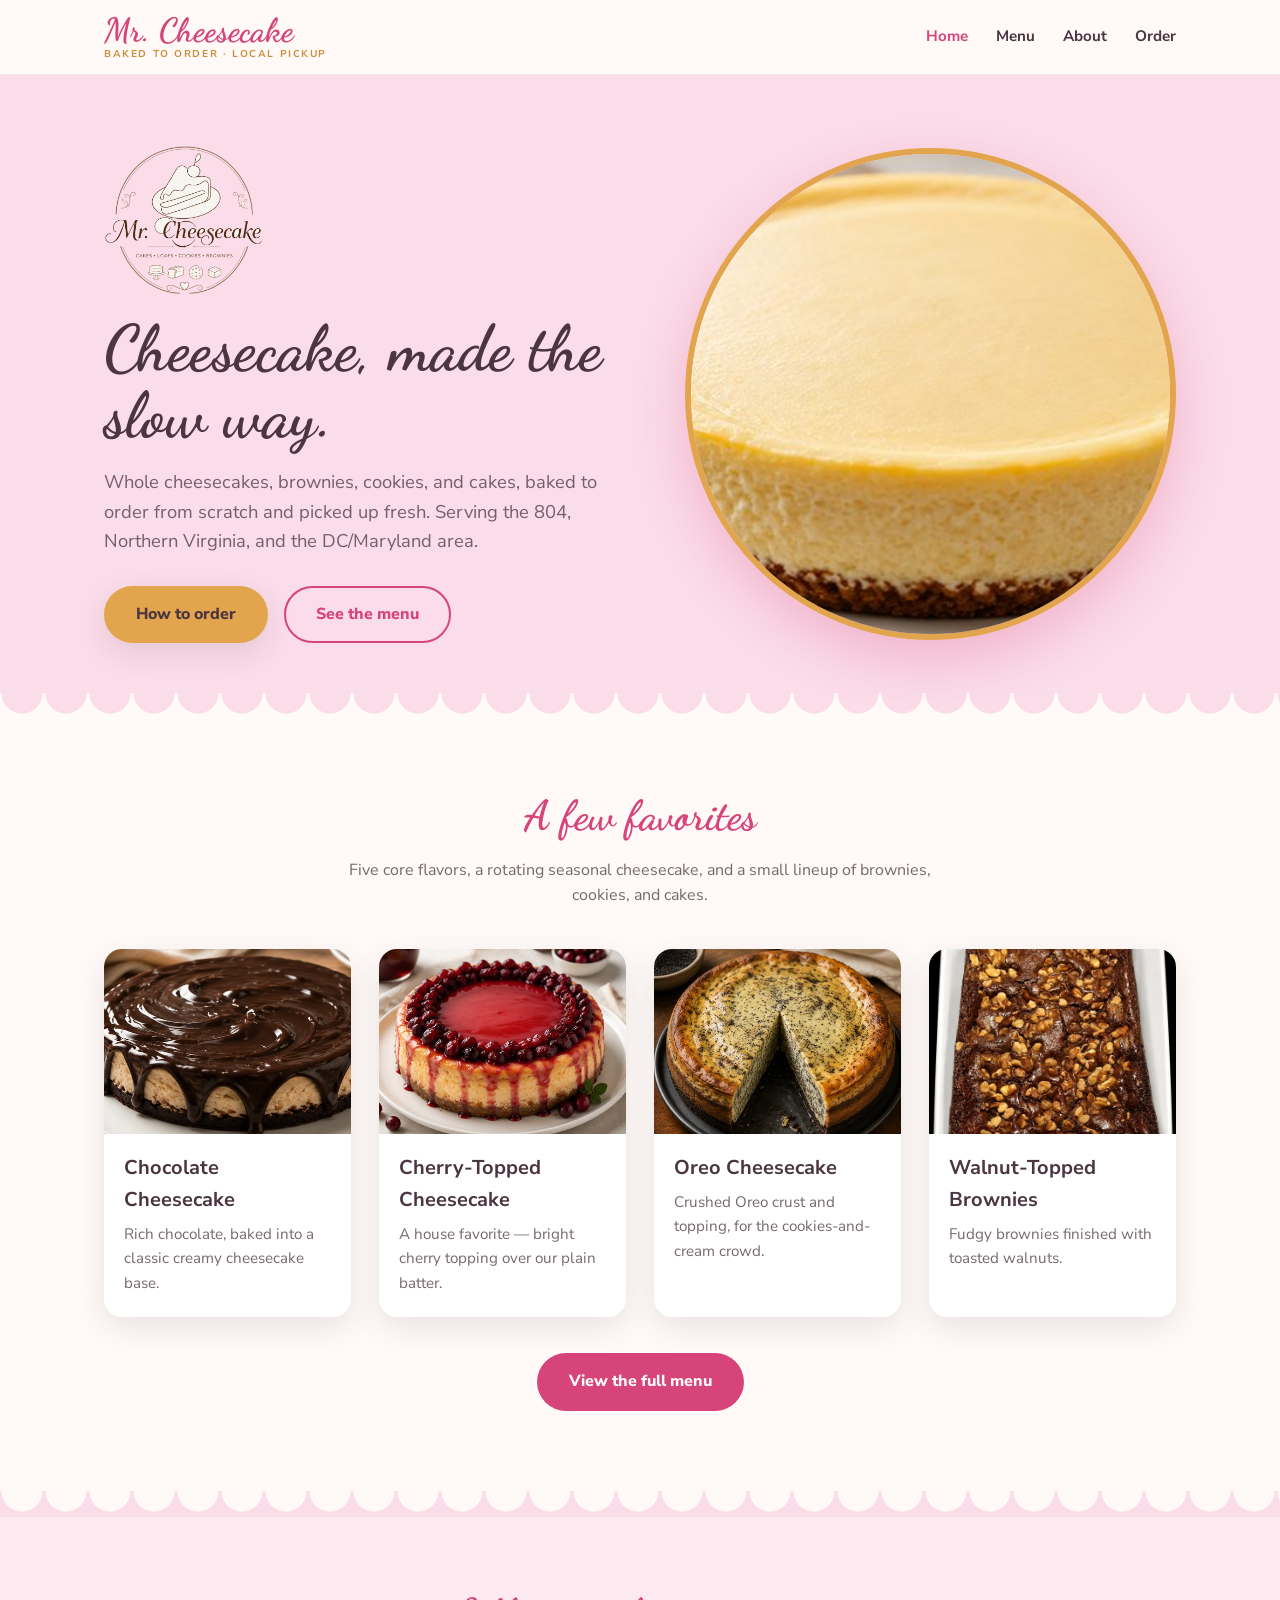
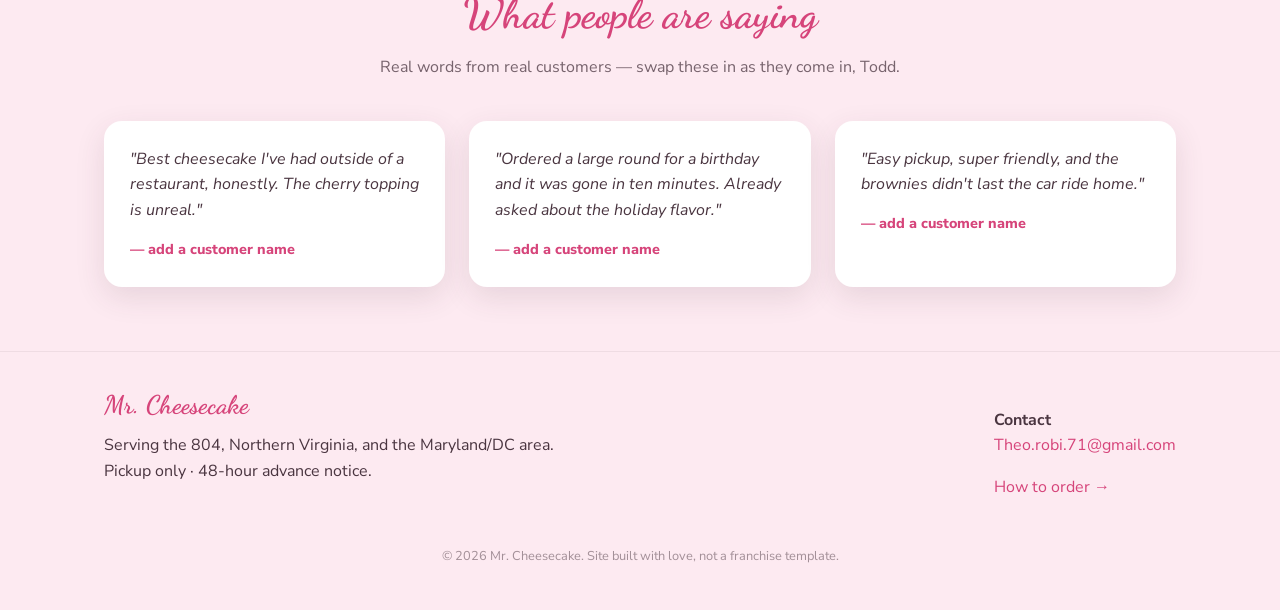
==== index.html @ 9e36903a "update" ====
<!DOCTYPE html>
<html lang="en">
<head>
<meta charset="UTF-8">
<meta name="viewport" content="width=device-width, initial-scale=1.0">
<title>Mr. Cheesecake — Handmade Cheesecakes, Local Pickup</title>
<meta name="description" content="Handmade cheesecakes, brownies, cookies and cakes, baked to order. Serving the 804, Northern Virginia, and Maryland/DC area.">
<link rel="preconnect" href="https://fonts.googleapis.com">
<link rel="preconnect" href="https://fonts.gstatic.com" crossorigin>
<link href="https://fonts.googleapis.com/css2?family=Dancing+Script:wght@600;700&family=Nunito+Sans:wght@400;700;800&display=swap" rel="stylesheet">
<link rel="icon" type="image/png" href="Images/favicon.png">
<link rel="stylesheet" href="css/style.css">
</head>
<body>

<header class="site-header">
  <div class="wrap">
    <a href="index.html" class="brand">Mr. Cheesecake<span>Baked to order &middot; Local pickup</span></a>
    <button class="nav-toggle" aria-label="Toggle menu" aria-expanded="false">&#9776;</button>
    <nav class="main-nav">
      <ul>
        <li><a href="index.html" class="active">Home</a></li>
        <li><a href="menu.html">Menu</a></li>
        <li><a href="about.html">About</a></li>
        <li><a href="order.html">Order</a></li>
      </ul>
    </nav>
  </div>
</header>

<section class="hero">
  <div class="wrap">
    <div>
      <img src="Images/logo.png" alt="Mr. Cheesecake — cakes, loafs, cookies, brownies" class="hero-logo">
      <h1>Cheesecake, made the slow way.</h1>
      <p class="lede">Whole cheesecakes, brownies, cookies, and cakes, baked to order from scratch and picked up fresh. Serving the 804, Northern Virginia, and the DC/Maryland area.</p>
      <div class="cta-row">
        <a href="order.html" class="btn btn-primary">How to order</a>
        <a href="menu.html" class="btn btn-outline">See the menu</a>
      </div>
    </div>
    <div class="hero-photo">
      <img src="Images/Products/plain-cheesecake-plated.jpg" alt="A whole plain cheesecake, plated and ready for pickup">
    </div>
  </div>
  <div class="crust-divider to-cream"></div>
</section>

<section>
  <div class="wrap">
    <h2 class="section-title">A few favorites</h2>
    <p class="section-sub">Five core flavors, a rotating seasonal cheesecake, and a small lineup of brownies, cookies, and cakes.</p>
    <div class="menu-grid">
      <div class="menu-card">
        <div class="photo"><img src="Images/Products/cheesecake-chocolate-topping-plated.jpg" alt="Cheesecake with chocolate topping"></div>
        <div class="info">
          <h3>Chocolate Cheesecake</h3>
          <p>Rich chocolate, baked into a classic creamy cheesecake base.</p>
        </div>
      </div>
      <div class="menu-card">
        <div class="photo"><img src="Images/Products/cheesecake-cherry-topping-plated.jpg" alt="Cheesecake with cherry topping"></div>
        <div class="info">
          <h3>Cherry-Topped Cheesecake</h3>
          <p>A house favorite — bright cherry topping over our plain batter.</p>
        </div>
      </div>
      <div class="menu-card">
        <div class="photo"><img src="Images/Products/oreo-cheesecake-plated.jpg" alt="Oreo cheesecake"></div>
        <div class="info">
          <h3>Oreo Cheesecake</h3>
          <p>Crushed Oreo crust and topping, for the cookies-and-cream crowd.</p>
        </div>
      </div>
      <div class="menu-card">
        <div class="photo"><img src="Images/Products/brownies-with-walnut-topping-plated.jpg" alt="Brownies with walnut topping"></div>
        <div class="info">
          <h3>Walnut-Topped Brownies</h3>
          <p>Fudgy brownies finished with toasted walnuts.</p>
        </div>
      </div>
    </div>
    <p style="text-align:center; margin-top:36px;"><a href="menu.html" class="btn btn-berry">View the full menu</a></p>
  </div>
</section>

<div class="crust-divider to-berry"></div>
<section class="testimonial-strip">
  <div class="wrap">
    <h2 class="section-title">What people are saying</h2>
    <p class="section-sub">Real words from real customers — swap these in as they come in, Todd.</p>
    <div class="testimonial-grid">
      <div class="testimonial">
        <p class="quote">"Best cheesecake I've had outside of a restaurant, honestly. The cherry topping is unreal."</p>
        <p class="who">— add a customer name</p>
      </div>
      <div class="testimonial">
        <p class="quote">"Ordered a large round for a birthday and it was gone in ten minutes. Already asked about the holiday flavor."</p>
        <p class="who">— add a customer name</p>
      </div>
      <div class="testimonial">
        <p class="quote">"Easy pickup, super friendly, and the brownies didn't last the car ride home."</p>
        <p class="who">— add a customer name</p>
      </div>
    </div>
  </div>
</section>

<footer class="site-footer">
  <div class="wrap">
    <div>
      <div class="brand">Mr. Cheesecake<span></span></div>
      <p>Serving the 804, Northern Virginia, and the Maryland/DC area.<br>Pickup only &middot; 48-hour advance notice.</p>
    </div>
    <div>
      <p><strong>Contact</strong><br><a href="mailto:Theo.robi.71@gmail.com">Theo.robi.71@gmail.com</a></p>
      <p><a href="order.html">How to order &rarr;</a></p>
    </div>
  </div>
  <p class="footer-note">&copy; 2026 Mr. Cheesecake. Site built with love, not a franchise template.</p>
</footer>

<script src="js/main.js"></script>
</body>
</html>
---- css/style.css ----
/* =========================================================
   Todd's Cheesecakes — stylesheet
   Palette pulled from the products themselves:
   berry (cherry topping), caramel (crust/toasted sugar),
   cocoa (dark chocolate), cream (vanilla batter), blush (compote)
   ========================================================= */

:root {
  --cream:   #FFFAF8;
  --cream-2: #FDEAF1;
  --pink-bg: #FBDCE9;
  --berry:   #D6447A;
  --berry-2: #B8305F;
  --caramel: #E3A44E;
  --caramel-2: #CB8F3C;
  --cocoa:   #4A3540;
  --blush:   #F6C4D6;

  --font-display: 'Dancing Script', cursive;
  --font-body: 'Nunito Sans', sans-serif;

  --radius: 18px;
  --shadow: 0 10px 30px rgba(74,53,64, 0.12);
  --max-width: 1120px;
}

* { box-sizing: border-box; }

html { scroll-behavior: smooth; }

body {
  margin: 0;
  font-family: var(--font-body);
  background: var(--cream);
  color: var(--cocoa);
  line-height: 1.6;
}

img { max-width: 100%; display: block; }

a { color: var(--berry); text-decoration: none; }
a:hover { text-decoration: underline; }

/* Visible keyboard focus everywhere */
a:focus-visible, button:focus-visible, input:focus-visible, textarea:focus-visible, select:focus-visible {
  outline: 3px solid var(--caramel);
  outline-offset: 2px;
}

@media (prefers-reduced-motion: reduce) {
  html { scroll-behavior: auto; }
  * { animation: none !important; transition: none !important; }
}

.wrap {
  max-width: var(--max-width);
  margin: 0 auto;
  padding: 0 24px;
}

/* ---------- Header / Nav ---------- */

.site-header {
  background: var(--cream);
  border-bottom: 1px solid rgba(74,53,64,0.08);
  position: sticky;
  top: 0;
  z-index: 10;
}

.site-header .wrap {
  display: flex;
  align-items: center;
  justify-content: space-between;
  padding-top: 14px;
  padding-bottom: 14px;
}

.brand {
  font-family: var(--font-display);
  font-weight: 700;
  font-size: 2.1rem;
  color: var(--berry);
  line-height: 1;
}

.brand span {
  display: block;
  font-family: var(--font-body);
  font-size: 0.62rem;
  letter-spacing: 0.16em;
  text-transform: uppercase;
  color: var(--caramel-2);
  font-weight: 700;
  margin-top: 2px;
}

.brand-logo {
  display: flex;
  align-items: center;
}

.logo-img {
  height: 76px;
  width: auto;
  display: block;
}

@media (max-width: 480px) {
  .logo-img { height: 58px; }
}

nav.main-nav ul {
  list-style: none;
  display: flex;
  gap: 28px;
  margin: 0;
  padding: 0;
}

nav.main-nav a {
  color: var(--cocoa);
  font-weight: 700;
  font-size: 0.95rem;
}

nav.main-nav a.active,
nav.main-nav a:hover {
  color: var(--berry);
}

.nav-toggle {
  display: none;
  background: none;
  border: none;
  font-size: 1.6rem;
  color: var(--berry);
  cursor: pointer;
}

@media (max-width: 720px) {
  nav.main-nav {
    display: none;
    width: 100%;
  }
  nav.main-nav.open { display: block; }
  nav.main-nav ul {
    flex-direction: column;
    gap: 0;
    padding-bottom: 12px;
  }
  nav.main-nav a {
    display: block;
    padding: 10px 0;
    border-bottom: 1px solid rgba(74,53,64,0.08);
  }
  .site-header .wrap { flex-wrap: wrap; }
  .nav-toggle { display: block; }
}

/* ---------- Scalloped divider (signature element: a crimped pie-crust edge) ---------- */

.crust-divider {
  width: 100%;
  height: 26px;
  background-repeat: repeat-x;
  background-size: 44px 26px;
  background-image: radial-gradient(circle at 22px 0, transparent 20px, var(--target,var(--cream)) 21px);
}

.crust-divider.to-cream { --target: var(--cream); background-color: var(--pink-bg); }
.crust-divider.to-berry { --target: var(--pink-bg); background-color: var(--cream); }
.crust-divider.flip { transform: rotate(180deg); }

/* ---------- Buttons ---------- */

.btn {
  display: inline-block;
  padding: 14px 30px;
  border-radius: 999px;
  font-weight: 800;
  font-size: 1rem;
  border: 2px solid transparent;
  cursor: pointer;
  transition: transform 0.15s ease, box-shadow 0.15s ease;
}

.btn:hover { text-decoration: none; transform: translateY(-2px); }

.btn-primary {
  background: var(--caramel);
  color: var(--cocoa);
  box-shadow: var(--shadow);
}
.btn-primary:hover { background: var(--caramel-2); }

.btn-outline {
  background: transparent;
  border-color: var(--berry);
  color: var(--berry);
}
.btn-outline:hover { background: rgba(214,68,122,0.08); }

.btn-berry {
  background: var(--berry);
  color: var(--cream);
}
.btn-berry:hover { background: var(--berry-2); }

/* ---------- Hero ---------- */

.hero {
  background: var(--pink-bg);
  color: var(--cocoa);
  padding: 70px 0 0;
}

.hero .wrap {
  display: grid;
  grid-template-columns: 1.1fr 1fr;
  gap: 40px;
  align-items: center;
  padding-bottom: 50px;
}

.hero h1 {
  font-family: var(--font-display);
  font-size: 4rem;
  line-height: 1.05;
  margin: 0 0 18px;
  font-weight: 700;
}

.hero-logo {
  height: 150px;
  width: auto;
  display: block;
  margin-bottom: 20px;
}

@media (max-width: 820px) {
  .hero-logo { height: 120px; margin-left: auto; margin-right: auto; }
}

.hero p.lede {
  font-size: 1.15rem;
  max-width: 46ch;
  color: rgba(74,53,64,0.75);
  margin-bottom: 30px;
}

.hero .cta-row { display: flex; gap: 16px; flex-wrap: wrap; }

.hero-photo {
  border-radius: 50%;
  overflow: hidden;
  aspect-ratio: 1 / 1;
  box-shadow: 0 20px 50px rgba(214,68,122,0.25);
  border: 6px solid var(--caramel);
}

.hero-photo img { width: 100%; height: 100%; object-fit: cover; }

@media (max-width: 820px) {
  .hero .wrap { grid-template-columns: 1fr; text-align: center; }
  .hero h1 { font-size: 2.8rem; }
  .hero p.lede { margin-left: auto; margin-right: auto; }
  .hero .cta-row { justify-content: center; }
  .hero-photo { max-width: 280px; margin: 0 auto; }
}

/* ---------- Sections ---------- */

section { padding: 64px 0; }

.section-title {
  font-family: var(--font-display);
  font-size: 2.6rem;
  color: var(--berry);
  text-align: center;
  margin: 0 0 8px;
}

.section-sub {
  text-align: center;
  max-width: 60ch;
  margin: 0 auto 40px;
  color: rgba(74,53,64,0.75);
}

/* ---------- Menu jump nav + scroll cue ---------- */

.menu-jumpnav {
  display: flex;
  gap: 12px;
  justify-content: center;
  flex-wrap: wrap;
  padding: 24px 0 0;
}

.menu-jumpnav a {
  background: #fff;
  color: var(--berry);
  font-weight: 800;
  font-size: 0.85rem;
  padding: 9px 20px;
  border-radius: 999px;
  box-shadow: var(--shadow);
  white-space: nowrap;
}

.menu-jumpnav a:hover {
  background: var(--blush);
  text-decoration: none;
}

.scroll-cue {
  text-align: center;
  margin-top: 14px;
  color: var(--berry);
  font-size: 1.5rem;
  line-height: 1;
  animation: cue-bounce 1.8s ease-in-out infinite;
}

@keyframes cue-bounce {
  0%, 100% { transform: translateY(0); }
  50% { transform: translateY(8px); }
}

/* ---------- Menu cards ---------- */

.menu-grid {
  display: grid;
  grid-template-columns: repeat(auto-fit, minmax(240px, 1fr));
  gap: 28px;
}

.menu-card {
  background: #fff;
  border-radius: var(--radius);
  overflow: hidden;
  box-shadow: var(--shadow);
  display: flex;
  flex-direction: column;
}

.menu-card .photo {
  aspect-ratio: 4 / 3;
  overflow: hidden;
  background: var(--cream-2);
}

.menu-card .photo img {
  width: 100%; height: 100%; object-fit: cover;
  transition: transform 0.4s ease;
}

.menu-card:hover .photo img { transform: scale(1.06); }

.menu-card .photo.placeholder {
  display: flex;
  align-items: center;
  justify-content: center;
  color: var(--caramel-2);
  font-family: var(--font-display);
  font-size: 1.3rem;
  text-align: center;
  padding: 10px;
}

.menu-card .info { padding: 18px 20px 22px; flex: 1; display: flex; flex-direction: column; }

.menu-card h3 {
  margin: 0 0 6px;
  font-size: 1.25rem;
  color: var(--cocoa);
}

.menu-card p { margin: 0; color: rgba(74,53,64,0.75); font-size: 0.95rem; flex: 1; }

.menu-card .price {
  margin-top: 12px;
  font-weight: 800;
  color: var(--berry);
}

.badge {
  display: inline-block;
  font-size: 0.7rem;
  letter-spacing: 0.08em;
  text-transform: uppercase;
  font-weight: 800;
  background: var(--blush);
  color: var(--berry-2);
  padding: 4px 10px;
  border-radius: 999px;
  margin-bottom: 8px;
  align-self: flex-start;
}

.badge.seasonal { background: var(--caramel); color: var(--cocoa); }

/* ---------- Info blocks / cards ---------- */

.info-grid {
  display: grid;
  grid-template-columns: repeat(auto-fit, minmax(220px, 1fr));
  gap: 24px;
}

.info-card {
  background: #fff;
  border-radius: var(--radius);
  padding: 26px;
  box-shadow: var(--shadow);
}

.info-card h3 {
  font-family: var(--font-display);
  color: var(--berry);
  font-size: 1.5rem;
  margin: 0 0 10px;
}

/* ---------- Testimonials ---------- */

.testimonial-strip {
  background: var(--cream-2);
}

.testimonial-grid {
  display: grid;
  grid-template-columns: repeat(auto-fit, minmax(260px, 1fr));
  gap: 24px;
}

.testimonial {
  background: #fff;
  border-radius: var(--radius);
  padding: 26px;
  box-shadow: var(--shadow);
  position: relative;
}

.testimonial p.quote {
  font-style: italic;
  margin: 0 0 14px;
}

.testimonial p.who {
  margin: 0;
  font-weight: 800;
  color: var(--berry);
  font-size: 0.9rem;
}

/* ---------- About ---------- */

.about-grid {
  display: grid;
  grid-template-columns: 1fr 1.2fr;
  gap: 44px;
  align-items: center;
}

.about-grid .photo-frame {
  border-radius: var(--radius);
  overflow: hidden;
  box-shadow: var(--shadow);
  border: 6px solid #fff;
}

@media (max-width: 780px) {
  .about-grid { grid-template-columns: 1fr; }
}

/* ---------- Order page ---------- */

.steps {
  counter-reset: step;
  display: grid;
  gap: 20px;
  grid-template-columns: repeat(auto-fit, minmax(220px, 1fr));
}

.step {
  background: #fff;
  border-radius: var(--radius);
  padding: 24px;
  box-shadow: var(--shadow);
  position: relative;
  padding-top: 46px;
}

.step::before {
  counter-increment: step;
  content: counter(step);
  position: absolute;
  top: -16px;
  left: 20px;
  width: 40px;
  height: 40px;
  border-radius: 50%;
  background: var(--berry);
  color: var(--cream);
  font-weight: 800;
  display: flex;
  align-items: center;
  justify-content: center;
  font-size: 1.1rem;
  box-shadow: 0 4px 10px rgba(122,46,58,0.4);
}

.callout {
  background: var(--pink-bg);
  color: var(--cocoa);
  border-radius: var(--radius);
  padding: 30px;
  text-align: center;
  box-shadow: var(--shadow);
}

.callout h3 { font-family: var(--font-display); font-size: 1.8rem; margin-top: 0; }

/* ---------- Footer ---------- */

footer.site-footer {
  background: var(--cream-2);
  color: var(--cocoa);
  padding: 40px 0 30px;
  border-top: 1px solid rgba(74,53,64,0.08);
}

footer.site-footer .wrap {
  display: flex;
  justify-content: space-between;
  flex-wrap: wrap;
  gap: 20px;
}

footer.site-footer .brand { color: var(--berry); font-size: 1.6rem; }
footer.site-footer .brand span { color: var(--caramel-2); }

footer.site-footer a { color: var(--berry); }
footer.site-footer a:hover { color: var(--berry-2); }

.footer-note {
  text-align: center;
  font-size: 0.8rem;
  color: rgba(74,53,64,0.5);
  margin-top: 30px;
}
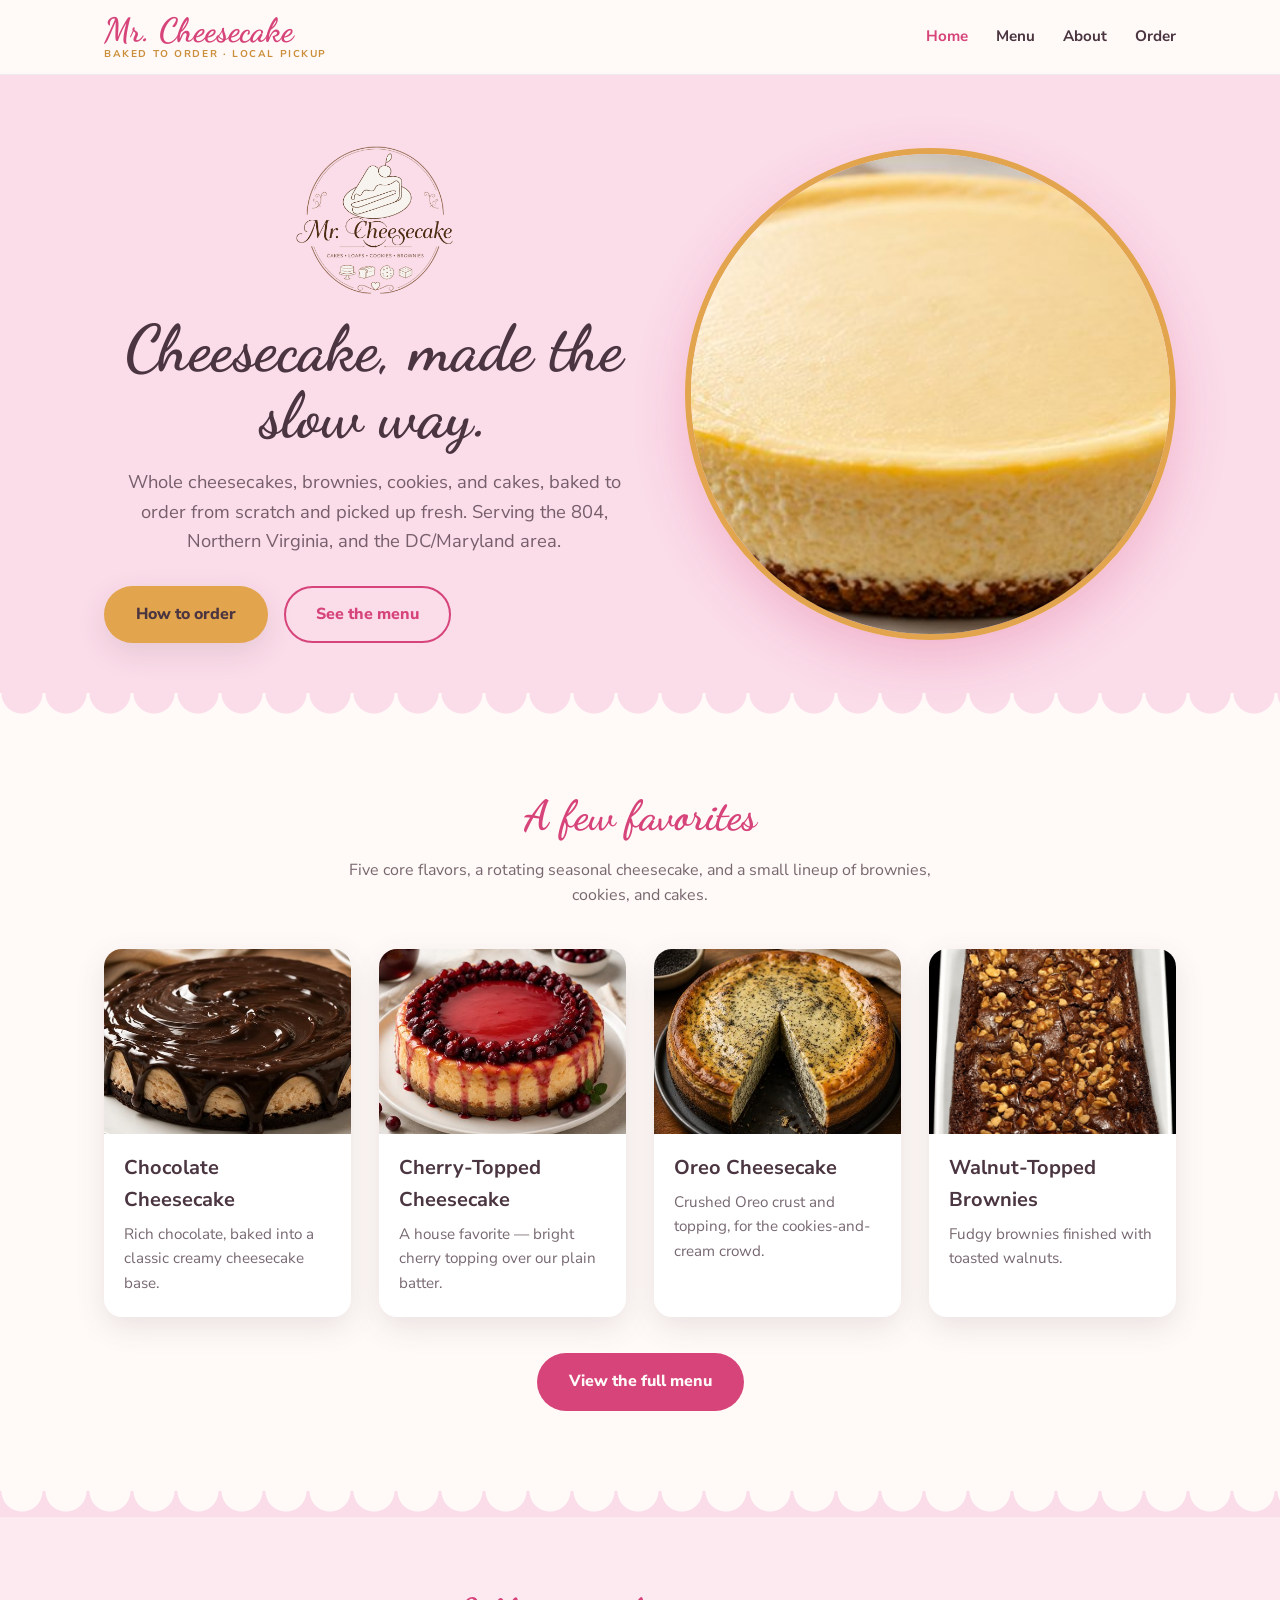
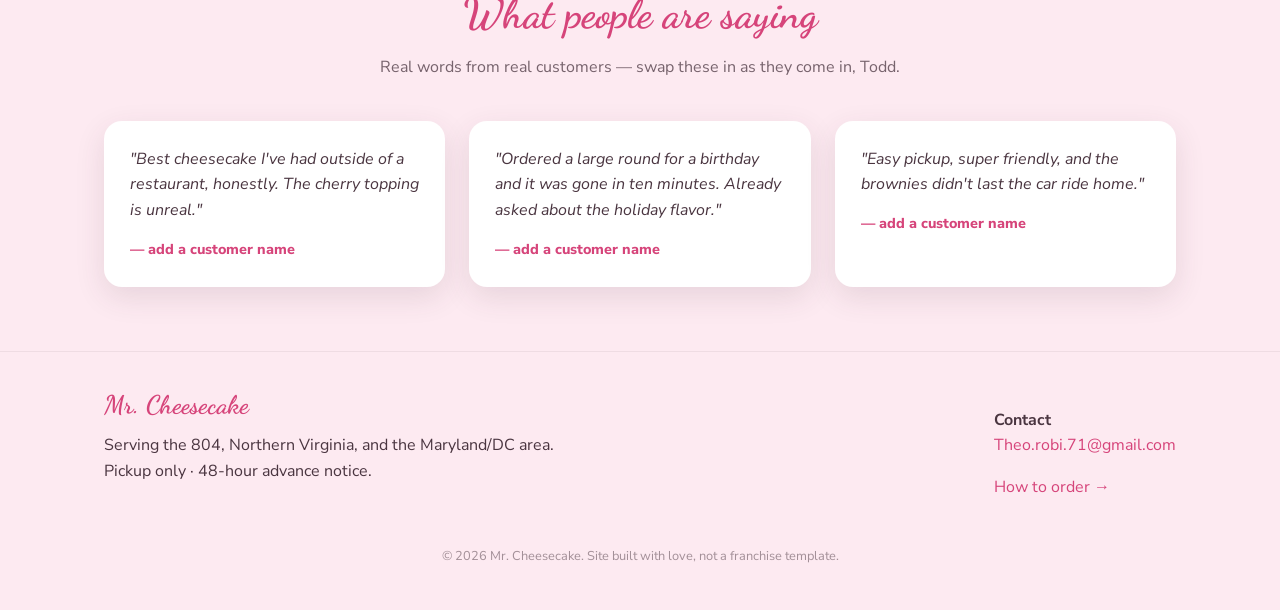
==== commit bafe094c: "Update index.html" ====
--- a/index.html
+++ b/index.html
@@ -31,7 +31,9 @@
 <section class="hero">
   <div class="wrap">
     <div>
+<center>
       <img src="Images/logo.png" alt="Mr. Cheesecake — cakes, loafs, cookies, brownies" class="hero-logo">
+<center>
       <h1>Cheesecake, made the slow way.</h1>
       <p class="lede">Whole cheesecakes, brownies, cookies, and cakes, baked to order from scratch and picked up fresh. Serving the 804, Northern Virginia, and the DC/Maryland area.</p>
       <div class="cta-row">
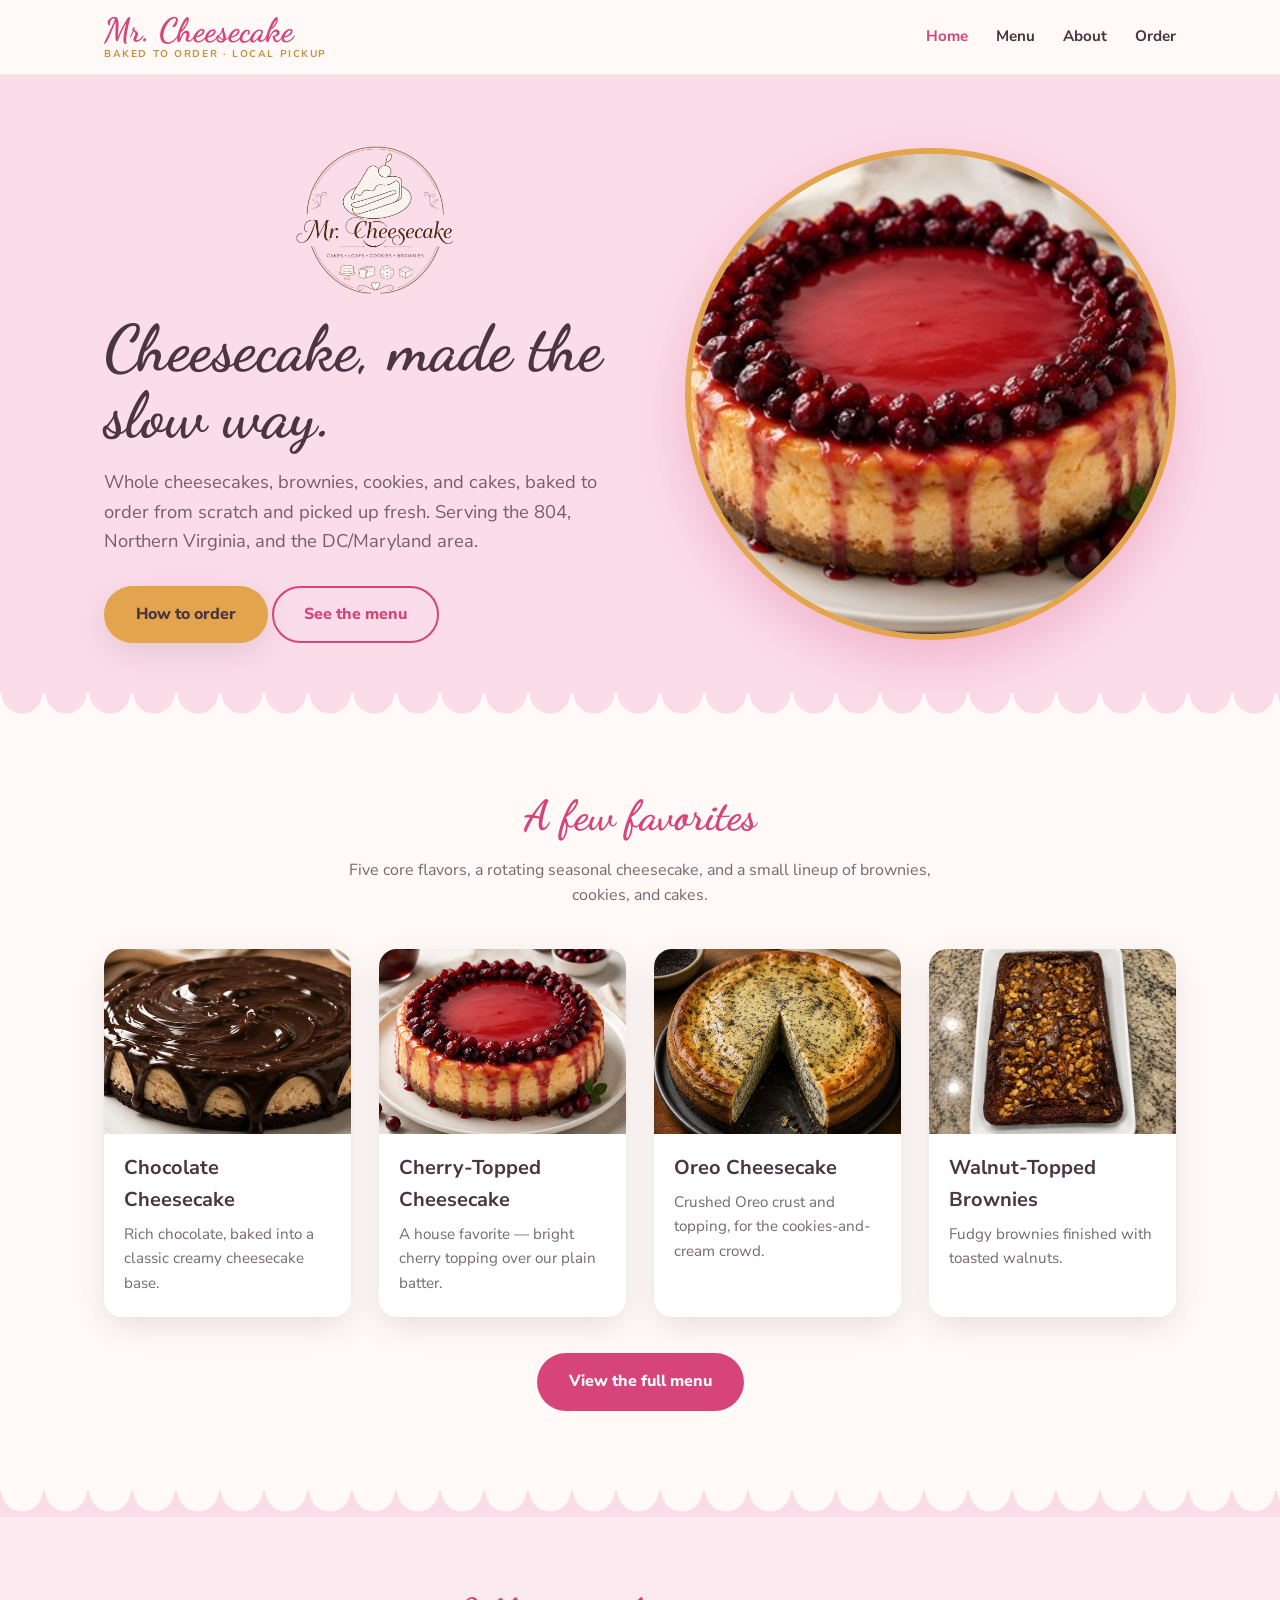
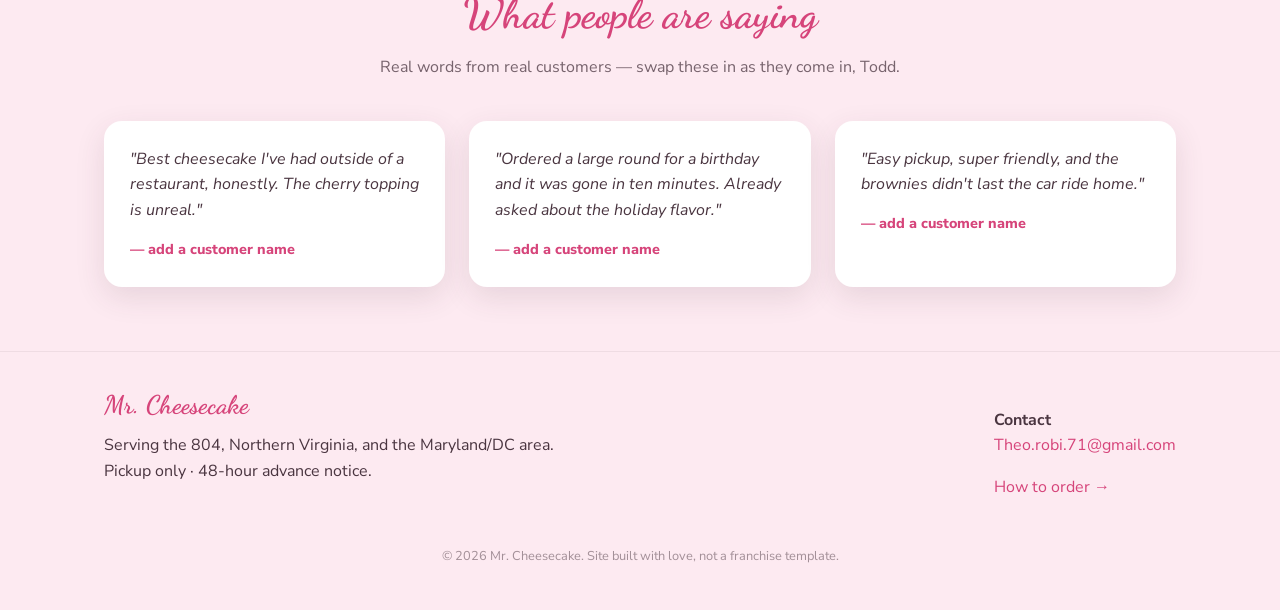
==== commit 463fa0a0: "udpate" ====
--- a/index.html
+++ b/index.html
@@ -33,16 +33,18 @@
     <div>
 <center>
       <img src="Images/logo.png" alt="Mr. Cheesecake — cakes, loafs, cookies, brownies" class="hero-logo">
-<center>
+</center>
       <h1>Cheesecake, made the slow way.</h1>
       <p class="lede">Whole cheesecakes, brownies, cookies, and cakes, baked to order from scratch and picked up fresh. Serving the 804, Northern Virginia, and the DC/Maryland area.</p>
       <div class="cta-row">
+<center>
         <a href="order.html" class="btn btn-primary">How to order</a>
         <a href="menu.html" class="btn btn-outline">See the menu</a>
+</center>
       </div>
     </div>
     <div class="hero-photo">
-      <img src="Images/Products/plain-cheesecake-plated.jpg" alt="A whole plain cheesecake, plated and ready for pickup">
+      <img src="Images/Products/cheesecake-cherry-topping-plated.jpg" alt="A whole plain cheesecake, plated and ready for pickup">
     </div>
   </div>
   <div class="crust-divider to-cream"></div>
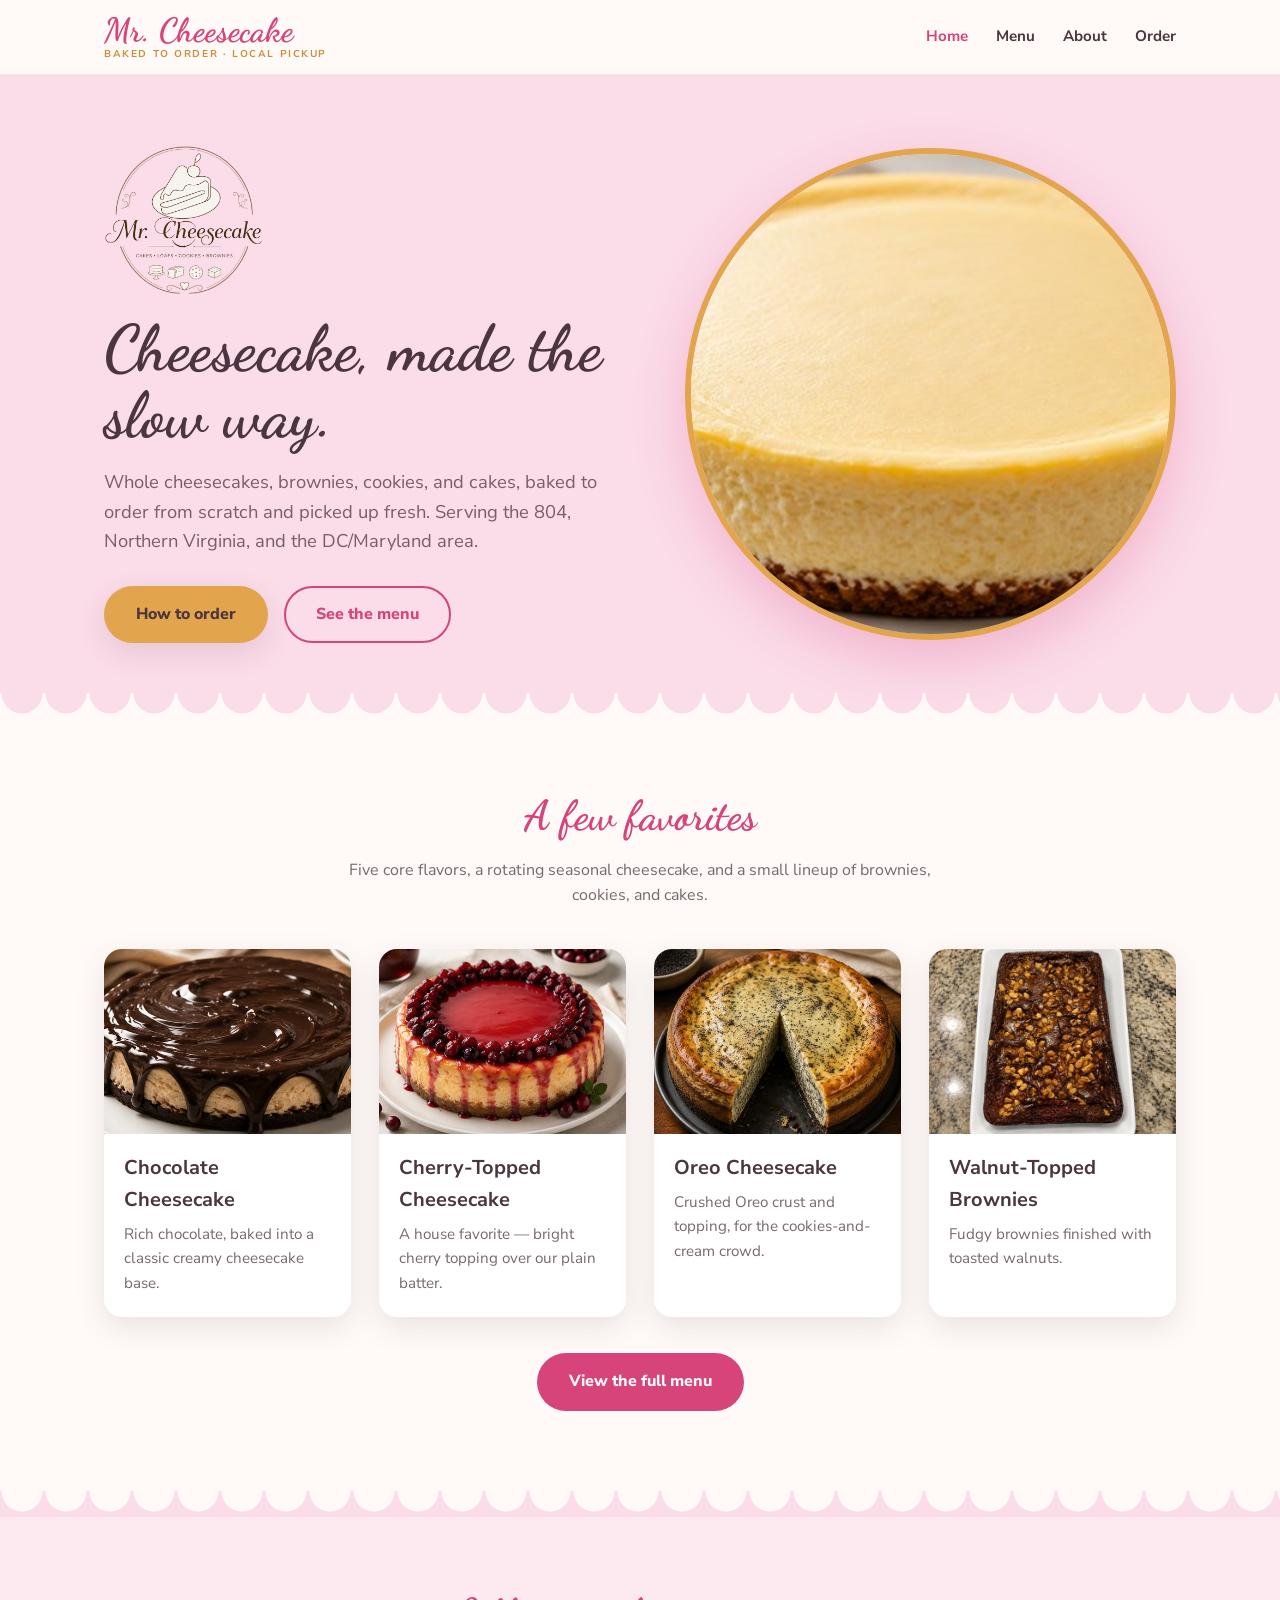
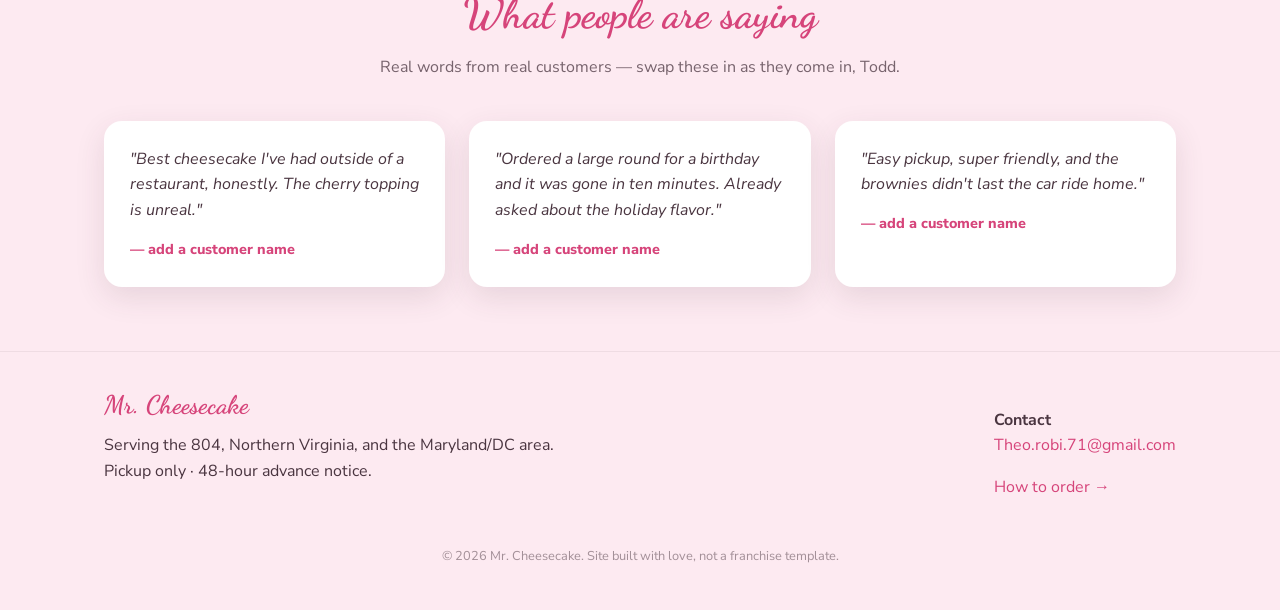
==== commit 4031eaf2: "update" ====
--- a/index.html
+++ b/index.html
@@ -31,20 +31,16 @@
 <section class="hero">
   <div class="wrap">
     <div>
-<center>
       <img src="Images/logo.png" alt="Mr. Cheesecake — cakes, loafs, cookies, brownies" class="hero-logo">
-</center>
       <h1>Cheesecake, made the slow way.</h1>
       <p class="lede">Whole cheesecakes, brownies, cookies, and cakes, baked to order from scratch and picked up fresh. Serving the 804, Northern Virginia, and the DC/Maryland area.</p>
       <div class="cta-row">
-<center>
         <a href="order.html" class="btn btn-primary">How to order</a>
         <a href="menu.html" class="btn btn-outline">See the menu</a>
-</center>
       </div>
     </div>
     <div class="hero-photo">
-      <img src="Images/Products/cheesecake-cherry-topping-plated.jpg" alt="A whole plain cheesecake, plated and ready for pickup">
+      <img src="Images/Products/plain-cheesecake-plated.jpg" alt="A whole plain cheesecake, plated and ready for pickup">
     </div>
   </div>
   <div class="crust-divider to-cream"></div>
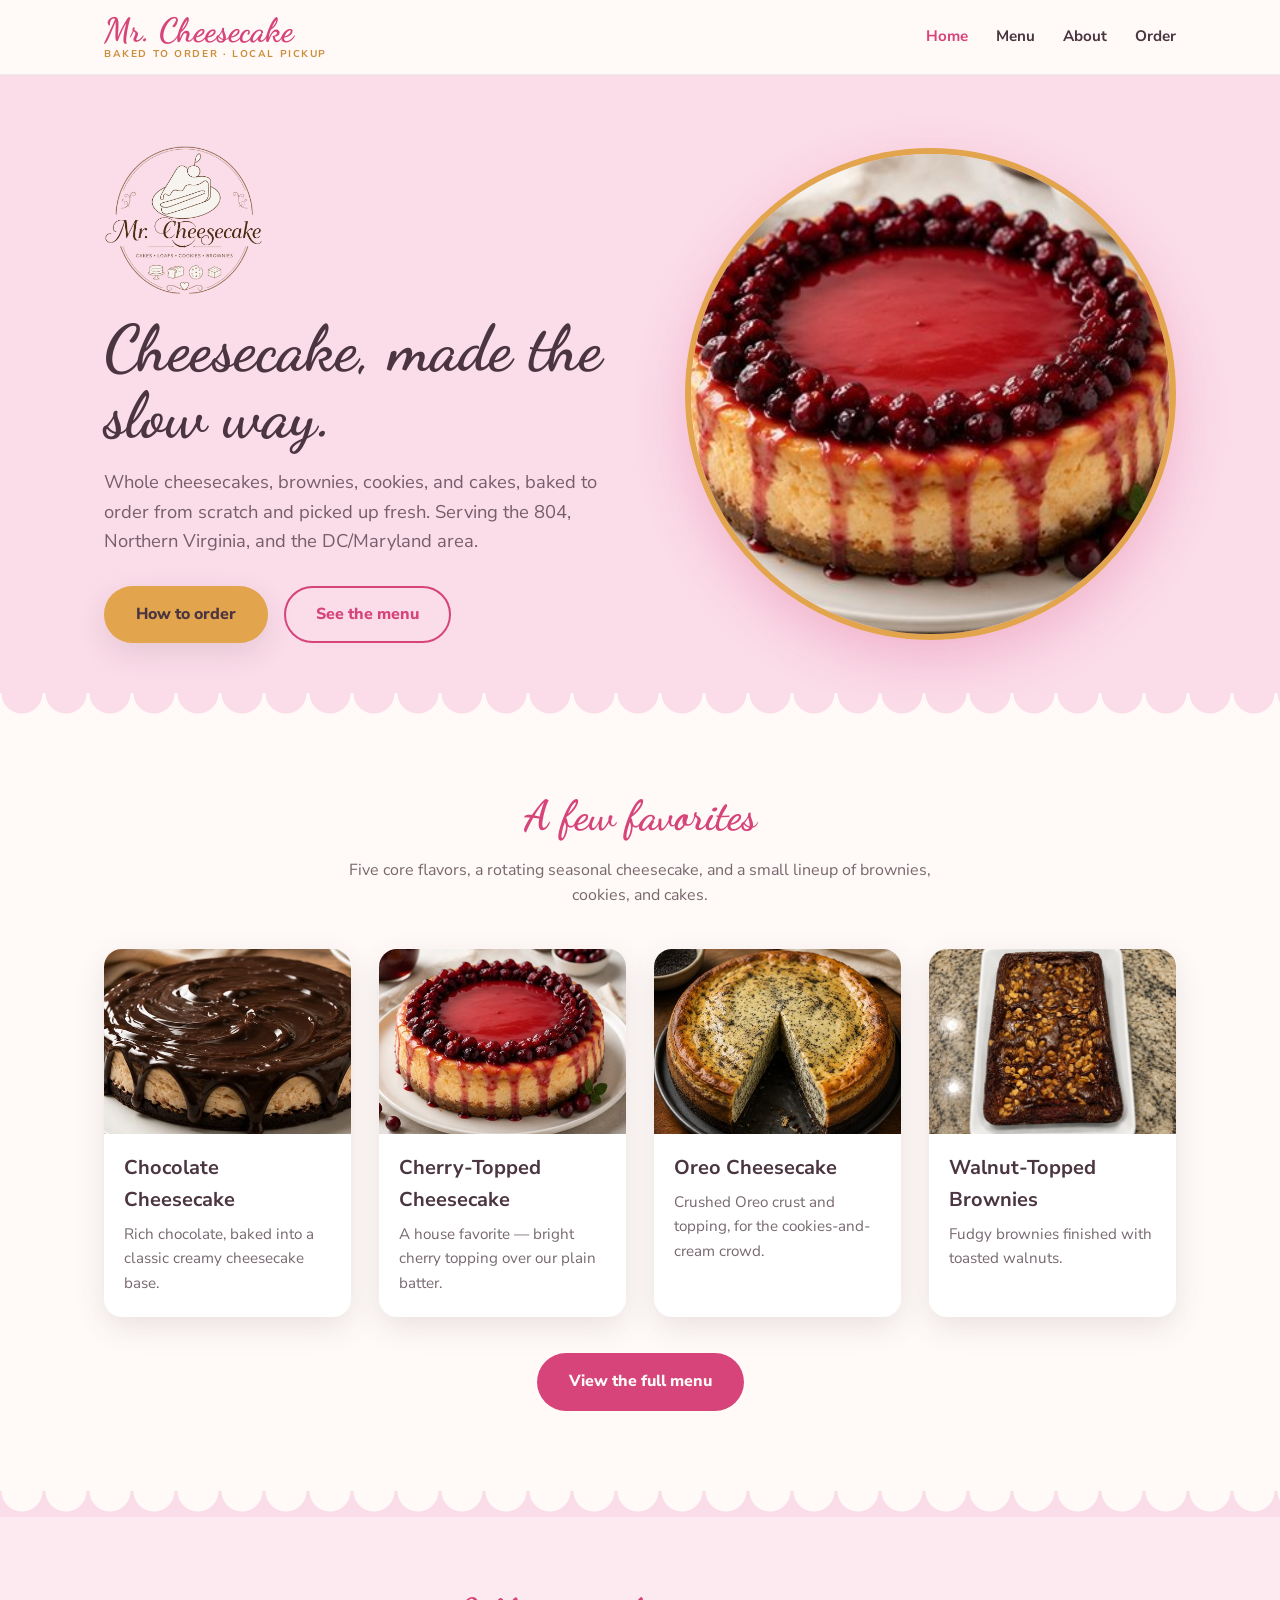
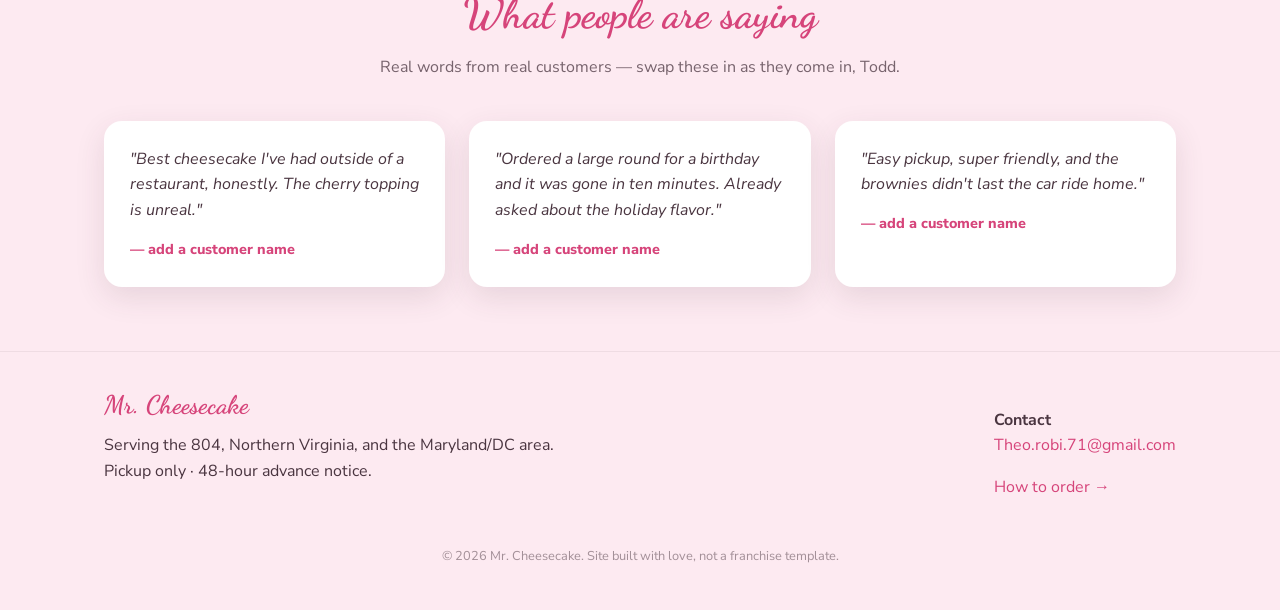
==== commit 30b9f760: "update" ====
--- a/index.html
+++ b/index.html
@@ -40,7 +40,7 @@
       </div>
     </div>
     <div class="hero-photo">
-      <img src="Images/Products/plain-cheesecake-plated.jpg" alt="A whole plain cheesecake, plated and ready for pickup">
+      <img src="Images/Products/cheesecake-cherry-topping-plated.jpg" alt="A whole cherry-topped cheesecake, plated and ready for pickup">
     </div>
   </div>
   <div class="crust-divider to-cream"></div>
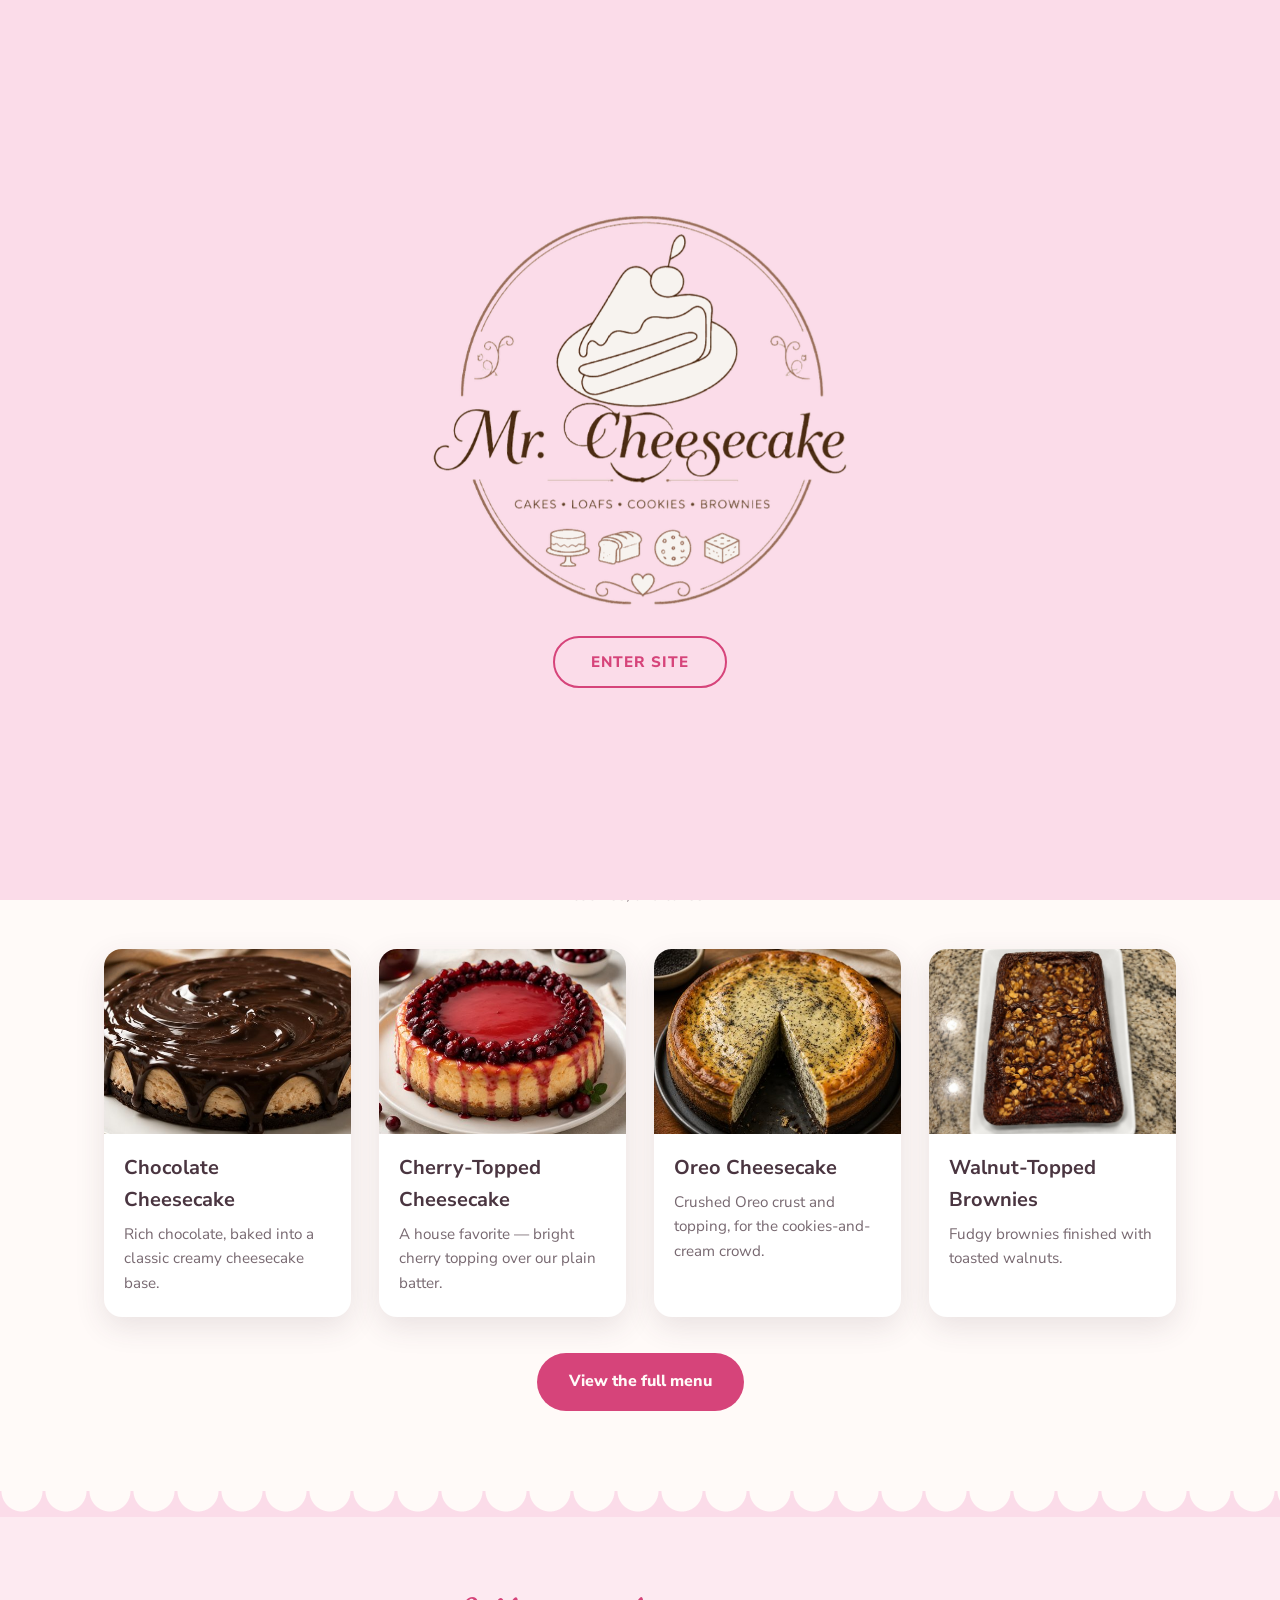
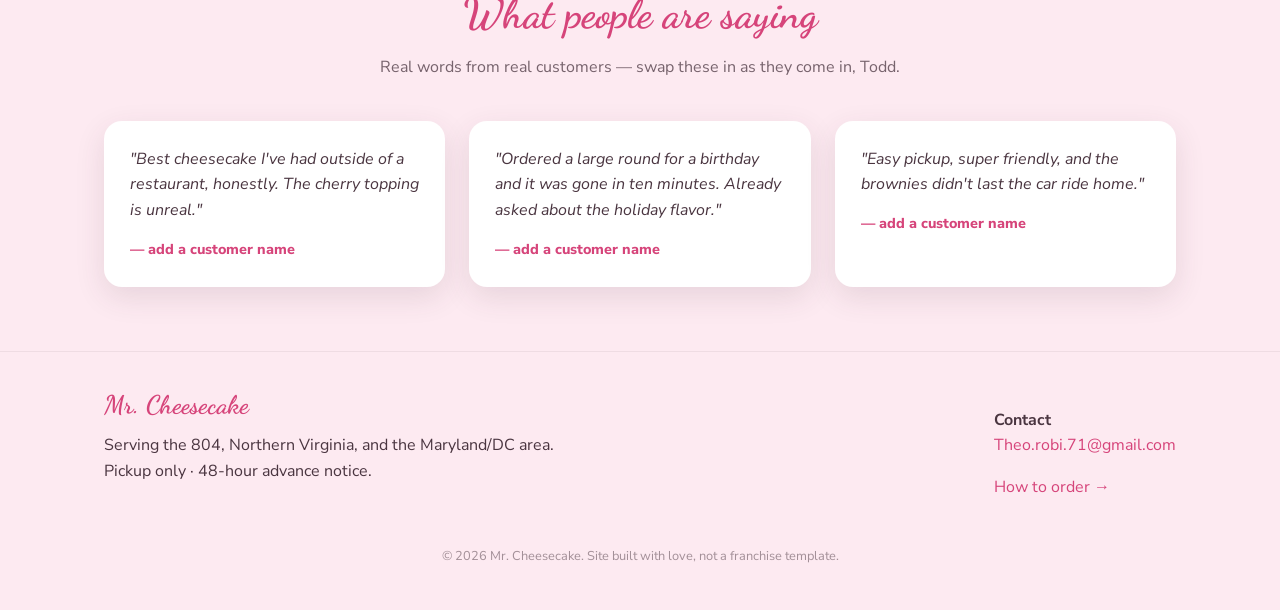
==== commit 00424067: "update" ====
--- a/index.html
+++ b/index.html
@@ -12,6 +12,11 @@
 <link rel="stylesheet" href="css/style.css">
 </head>
 <body>
+
+<div id="splash-overlay">
+  <img src="Images/logo.png" alt="Mr. Cheesecake" class="splash-logo">
+  <button type="button" class="splash-enter" id="splash-enter-btn">Enter Site</button>
+</div>
 
 <header class="site-header">
   <div class="wrap">
@@ -121,5 +126,6 @@
 </footer>
 
 <script src="js/main.js"></script>
+<script src="js/splash.js"></script>
 </body>
 </html>
--- a/css/style.css
+++ b/css/style.css
@@ -56,6 +56,64 @@
   max-width: var(--max-width);
   margin: 0 auto;
   padding: 0 24px;
+}
+
+/* ---------- Splash screen ---------- */
+
+body.splash-active {
+  overflow: hidden;
+}
+
+#splash-overlay {
+  position: fixed;
+  inset: 0;
+  z-index: 9999;
+  background: var(--pink-bg);
+  display: flex;
+  flex-direction: column;
+  align-items: center;
+  justify-content: center;
+  gap: 28px;
+  padding: 24px;
+  cursor: pointer;
+  opacity: 1;
+  transition: opacity 0.6s ease;
+}
+
+#splash-overlay.splash-hidden {
+  opacity: 0;
+  pointer-events: none;
+}
+
+.splash-logo {
+  width: min(65vw, 420px);
+  height: auto;
+  animation: splash-fade-in 0.9s ease both;
+}
+
+.splash-enter {
+  font-family: var(--font-body);
+  font-weight: 800;
+  font-size: 0.95rem;
+  letter-spacing: 0.06em;
+  text-transform: uppercase;
+  background: transparent;
+  border: 2px solid var(--berry);
+  color: var(--berry);
+  padding: 14px 36px;
+  border-radius: 999px;
+  cursor: pointer;
+  animation: splash-fade-in 0.9s ease 0.15s both;
+}
+
+.splash-enter:hover {
+  background: var(--berry);
+  color: var(--cream);
+}
+
+@keyframes splash-fade-in {
+  from { opacity: 0; transform: translateY(10px); }
+  to { opacity: 1; transform: translateY(0); }
 }
 
 /* ---------- Header / Nav ---------- */
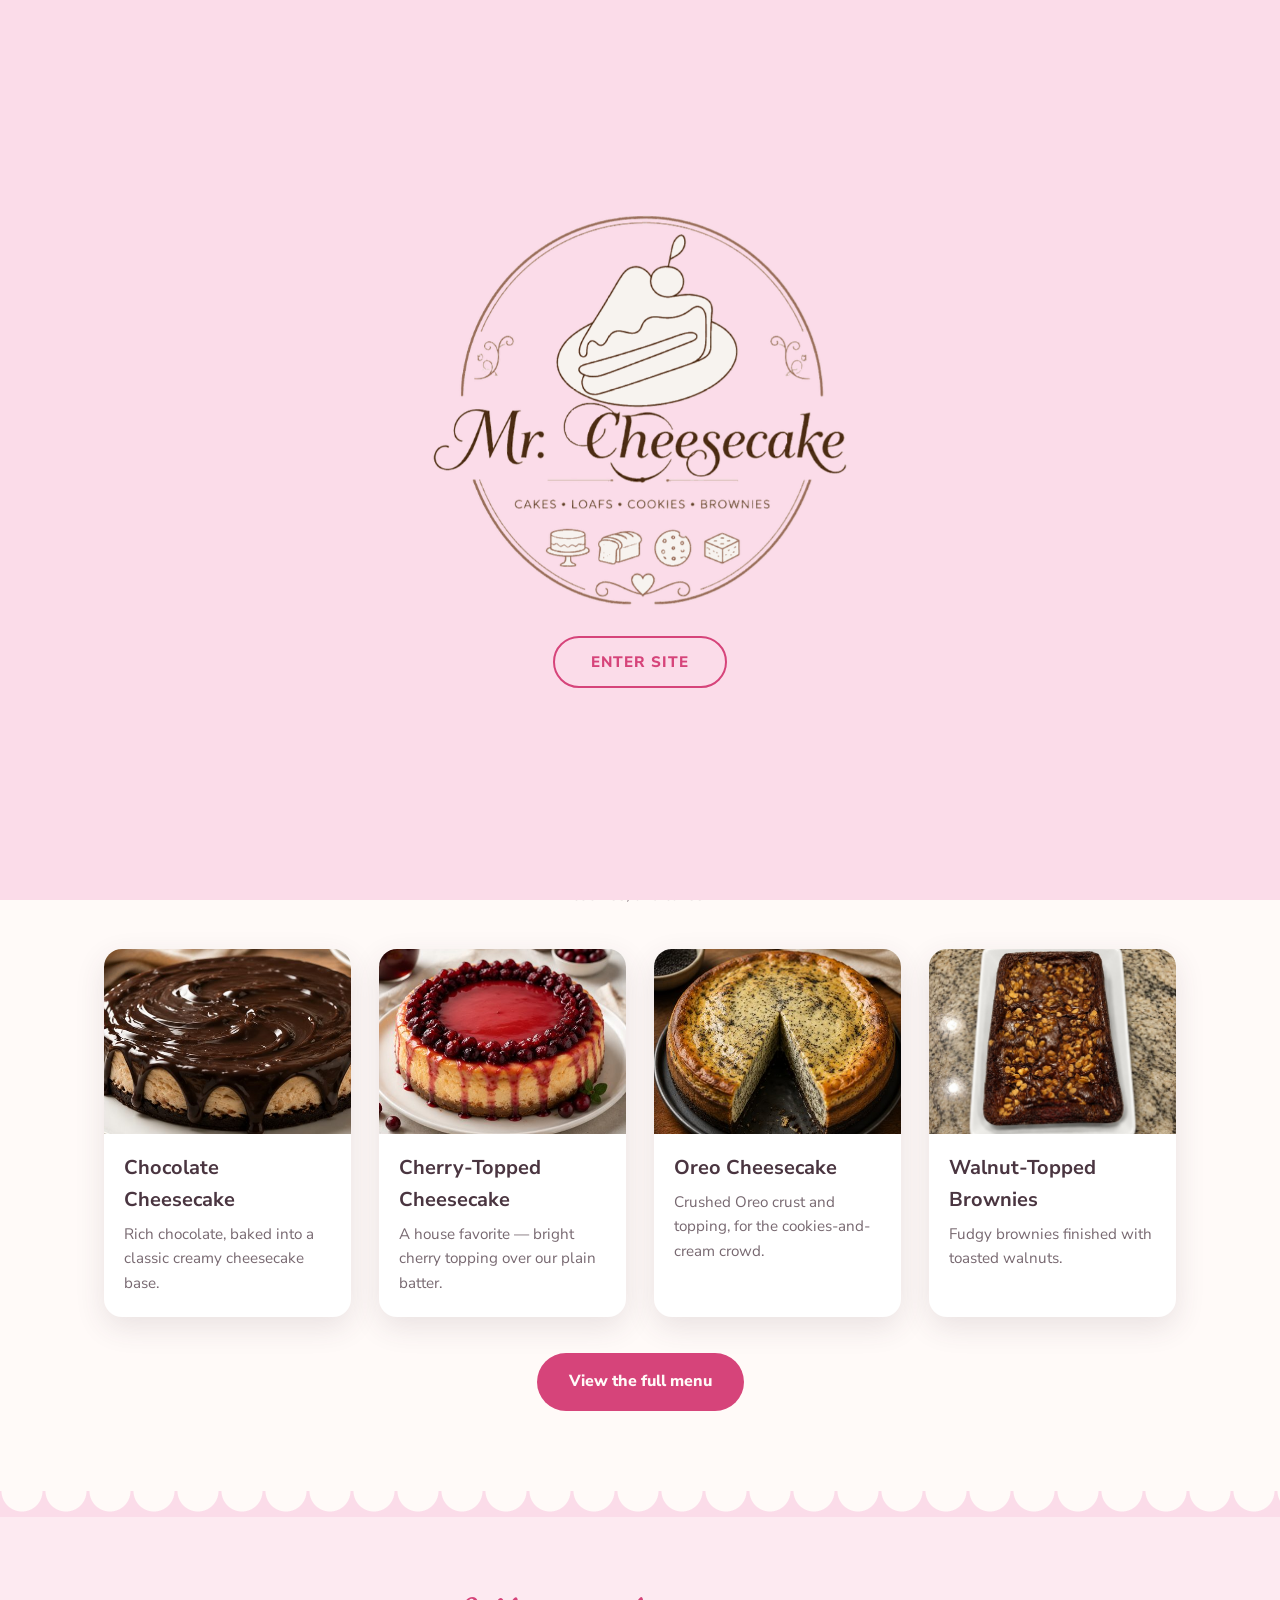
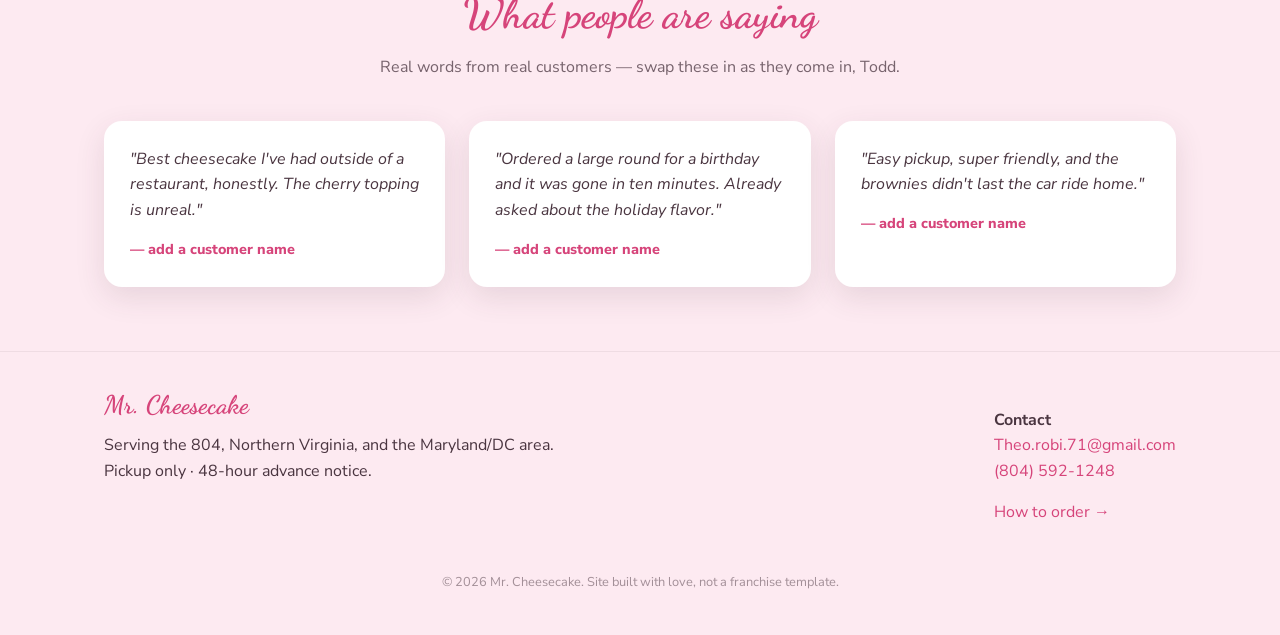
==== commit 644b34cd: "update" ====
--- a/index.html
+++ b/index.html
@@ -118,7 +118,7 @@
       <p>Serving the 804, Northern Virginia, and the Maryland/DC area.<br>Pickup only &middot; 48-hour advance notice.</p>
     </div>
     <div>
-      <p><strong>Contact</strong><br><a href="mailto:Theo.robi.71@gmail.com">Theo.robi.71@gmail.com</a></p>
+      <p><strong>Contact</strong><br><a href="mailto:Theo.robi.71@gmail.com">Theo.robi.71@gmail.com</a><br><a href="tel:+18045921248">(804) 592-1248</a></p>
       <p><a href="order.html">How to order &rarr;</a></p>
     </div>
   </div>
--- a/css/style.css
+++ b/css/style.css
@@ -529,6 +529,14 @@
   border: 6px solid #fff;
 }
 
+.signature-img {
+  width: 170px;
+  height: auto;
+  margin-top: -8px;
+  margin-left: 4px;
+  display: block;
+}
+
 @media (max-width: 780px) {
   .about-grid { grid-template-columns: 1fr; }
 }
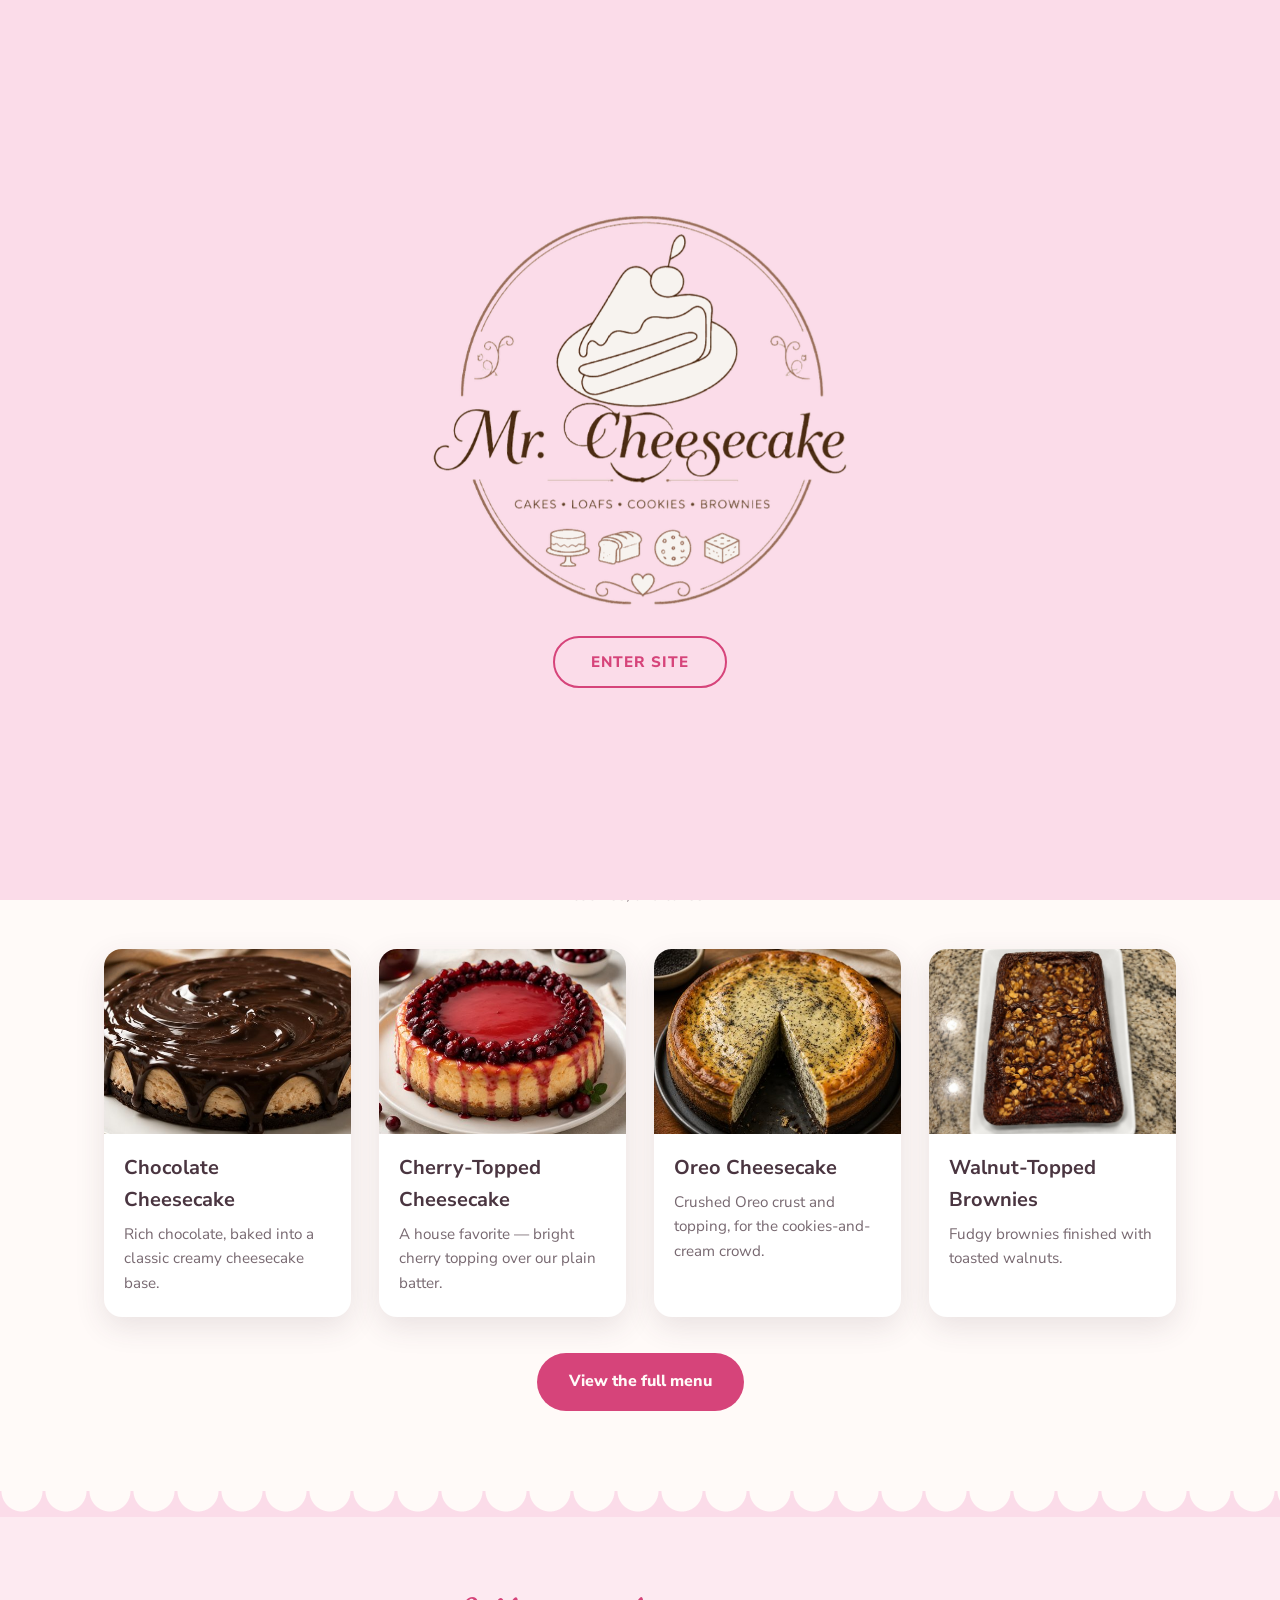
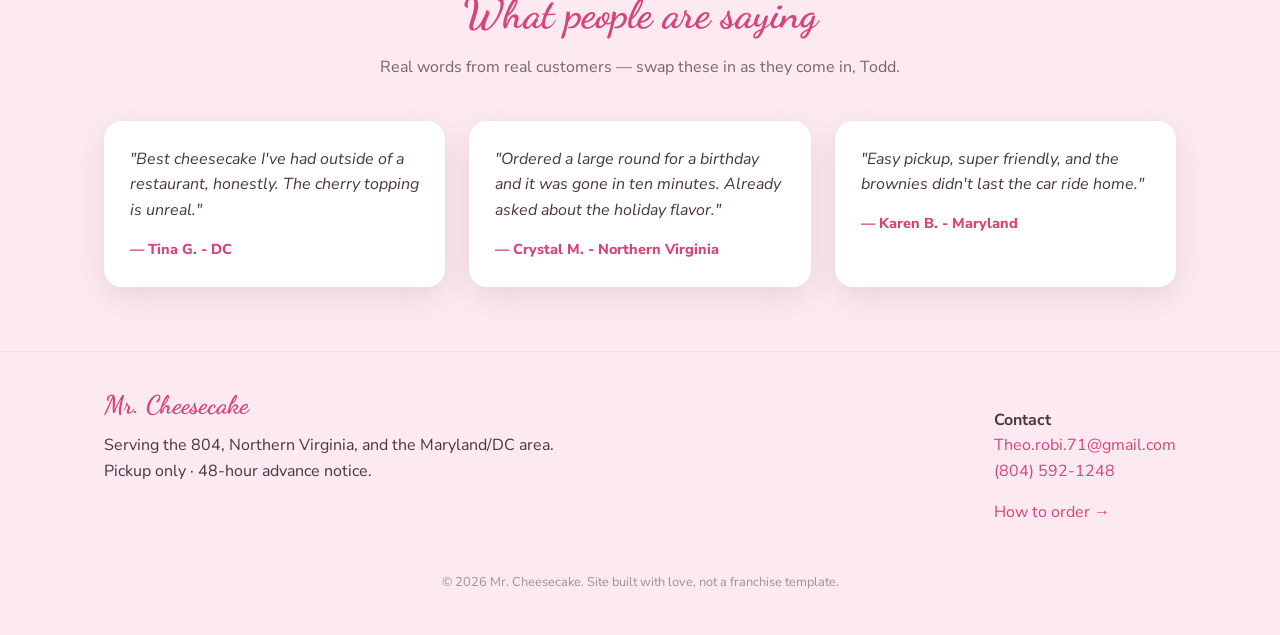
==== commit 95413743: "Update index.html" ====
--- a/index.html
+++ b/index.html
@@ -97,15 +97,15 @@
     <div class="testimonial-grid">
       <div class="testimonial">
         <p class="quote">"Best cheesecake I've had outside of a restaurant, honestly. The cherry topping is unreal."</p>
-        <p class="who">— add a customer name</p>
+        <p class="who">— Tina G. - DC</p>
       </div>
       <div class="testimonial">
         <p class="quote">"Ordered a large round for a birthday and it was gone in ten minutes. Already asked about the holiday flavor."</p>
-        <p class="who">— add a customer name</p>
+        <p class="who">— Crystal M. - Northern Virginia</p>
       </div>
       <div class="testimonial">
         <p class="quote">"Easy pickup, super friendly, and the brownies didn't last the car ride home."</p>
-        <p class="who">— add a customer name</p>
+        <p class="who">— Karen B. - Maryland</p>
       </div>
     </div>
   </div>
--- a/css/style.css
+++ b/css/style.css
@@ -527,13 +527,44 @@
   overflow: hidden;
   box-shadow: var(--shadow);
   border: 6px solid #fff;
+  aspect-ratio: 4 / 3;
+}
+
+.about-grid .photo-frame img {
+  width: 100%;
+  height: 100%;
+  object-fit: cover;
+}
+
+.about-photo {
+  float: left;
+  width: 300px;
+  max-width: 45%;
+  height: auto;
+  border-radius: var(--radius);
+  box-shadow: var(--shadow);
+  border: 6px solid var(--cream-2);
+  margin: 0 28px 16px 0;
+}
+
+@media (max-width: 560px) {
+  .about-photo { float: none; width: 100%; max-width: 100%; margin: 0 0 20px; }
+}
+
+.story-card {
+  background: #fff;
+  border-radius: var(--radius);
+  box-shadow: var(--shadow);
+  padding: 44px 48px;
+}
+
+@media (max-width: 600px) {
+  .story-card { padding: 28px 24px; }
 }
 
 .signature-img {
-  width: 170px;
+  width: 210px;
   height: auto;
-  margin-top: -8px;
-  margin-left: 4px;
   display: block;
 }
 
